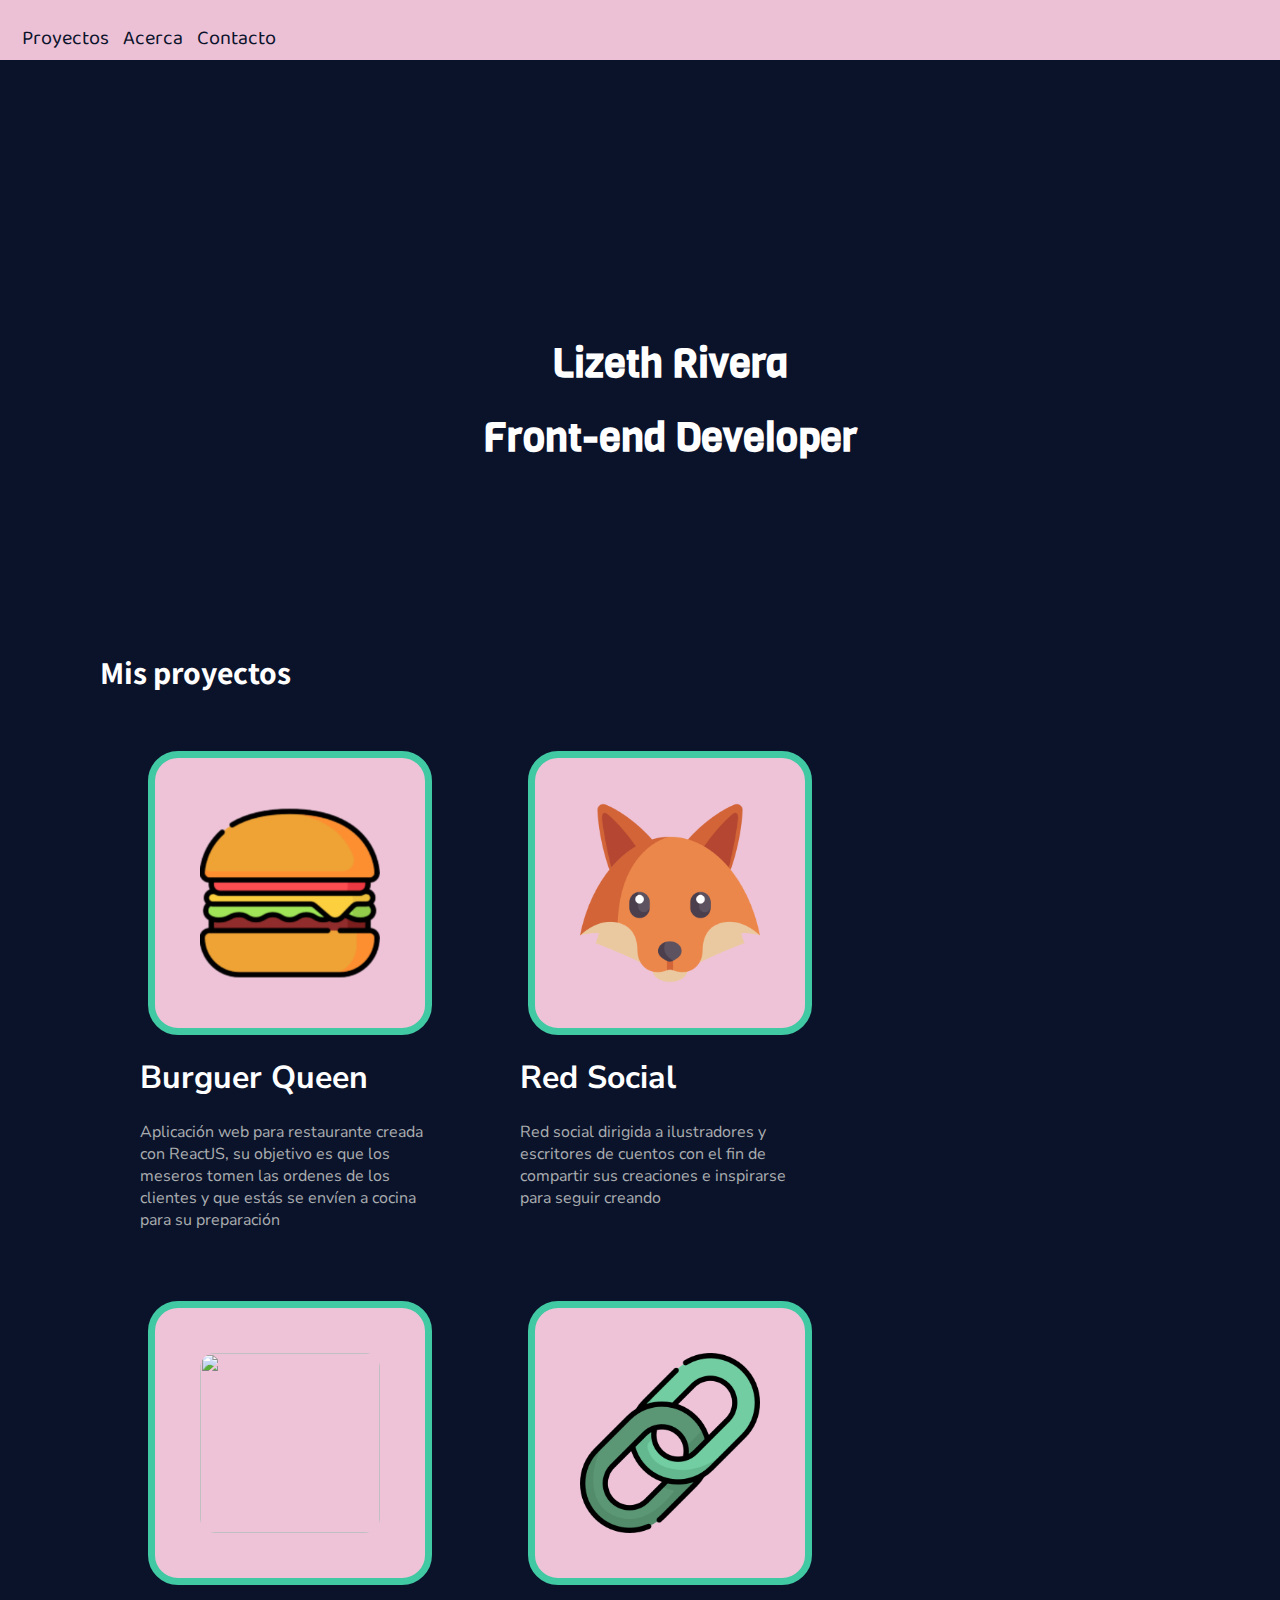
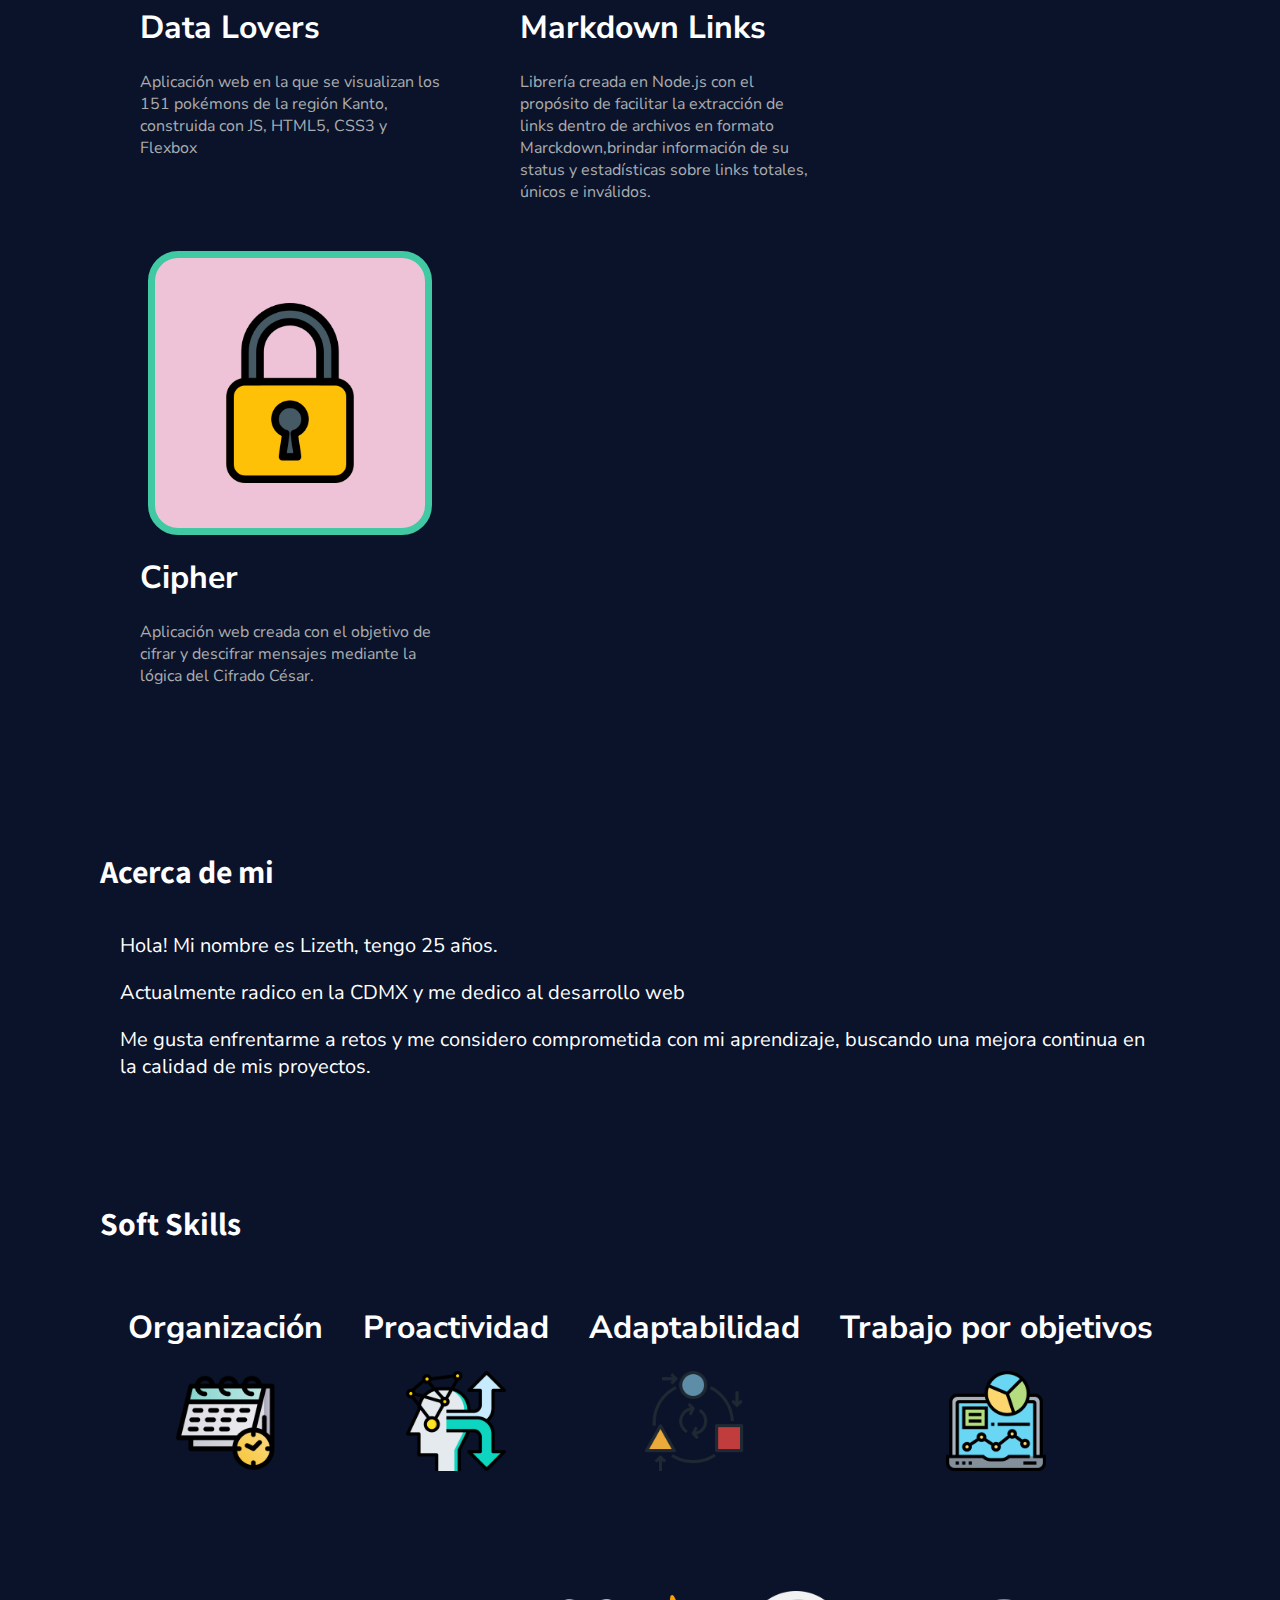
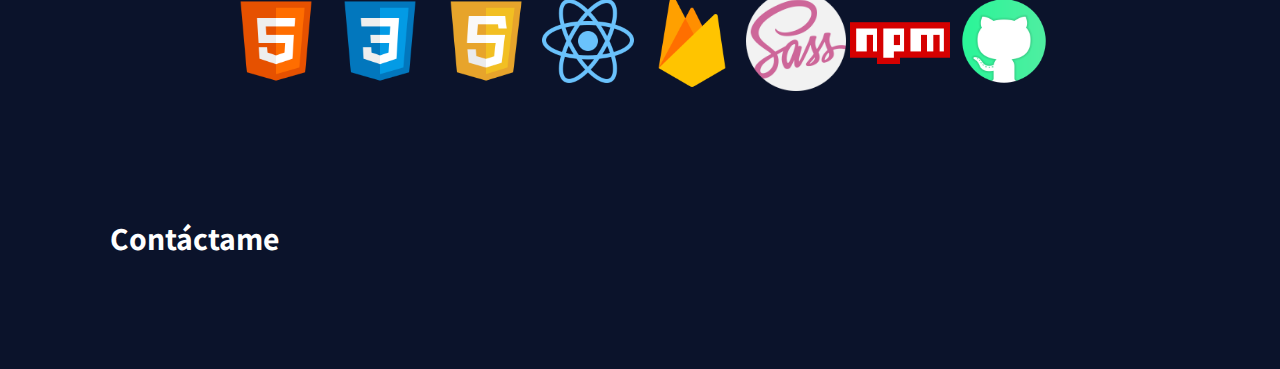
==== src/index.html @ ff5035e3 "Update links" ====
<html lang="en">

<head>
    <meta charset="UTF-8">
    <meta name="viewport" content="width=device-width, initial-scale=1.0">
    <title>Lizeth Rivera-Front-end Developer</title>
    <link rel="stylesheet" href="styles.css">
    <script src="https://kit.fontawesome.com/90e469c395.js" crossorigin="anonymous"></script>
    <link href="https://fonts.googleapis.com/css2?family=Baloo+2:wght@600&display=swap" rel="stylesheet">
    <link href="https://fonts.googleapis.com/css2?family=Nunito+Sans:wght@300&display=swap" rel="stylesheet">
    <link href="https://fonts.googleapis.com/css2?family=Assistant:wght@700&display=swap" rel="stylesheet">
    <link href="https://fonts.googleapis.com/css2?family=Viga&display=swap" rel="stylesheet">
    <link href="https://fonts.googleapis.com/css2?family=Bungee+Shade&display=swap" rel="stylesheet">
    <link href="https://fonts.googleapis.com/css2?family=Denk+One&display=swap" rel="stylesheet">
</head>

<body>
    <header class="container-header">

        <div class="networks">
            <a href="#work" class="about">Proyectos</a>
            <a href="#about" class="about">Acerca</a>
            <a href="#contact" class="about">Contacto</a>

        </div>
    </header>


    <div class="introduction">
        <!-- <img class="image-introduction" src="../images/image-introduction.jpg" alt=""> -->

        <!-- <a href="https://www.freepik.es/fotos-vectores-gratis/fondo">Vector de Fondo creado por freepik -
            www.freepik.es</a> -->
        <div class="container-lines">
            <!-- <img src="images/PicsArt_07-20-04.37.44.jpg" alt="LizetR" class="image"> -->
            <h1 class="name">Lizeth Rivera</h1>
            <h1>Front-end Developer</h1>
        </div>
    </div>

    <section id="work">
        <h1 class="title">Mis proyectos</h1>
        <div class="container-allwork">
            <div class="container-work">
                <figure>

                    <div class="container-project">
                        <a href="https://burguerqueen-f6391.web.app/" target="_blank"><img src="images/queen.png"
                                width="1200" /></a>
                    </div>
                    <div class="project-description">
                        <h1> Burguer Queen</h1>
                        <p>Aplicación web para restaurante creada con ReactJS, su objetivo es que los meseros tomen las
                            ordenes de los
                            clientes y que estás se envíen a cocina para su preparación</p>
                        <a href="https://github.com/LizethRivera04/CDMX009-BurgerQueen" title="Burguer Queen-GitHub"
                            target="_blank"><i class="fas fa-code"></i></a>

                        <a href="https://burguerqueen-f6391.web.app/" title="Burguer Queen-Website" target="_blank"><i
                                class="fas fa-globe-americas website"></i></a>
                    </div>
                </figure>

                <figure>

                    <div class="container-project">
                        <a href="https://socialnetwork-15a5f.web.app" target="_blank"><img src="images/fox.png"
                                width="1200" /></a>
                    </div>
                    <div class="project-description">
                        <h1> Red Social</h1>
                        <p>Red social dirigida a ilustradores y escritores de cuentos con el fin de compartir sus
                            creaciones e inspirarse para seguir creando</p>
                        <a href="https://github.com/LizethRivera04/CDMX009-Social-Network" title="Red Social-GitHub"
                            target="_blank"><i class="fas fa-code"></i></a>
                        <a href="https://socialnetwork-15a5f.web.app" title="Red Social-WebSite" target="_blank"><i
                                class="fas fa-globe-americas website"></i></a>
                    </div>
                </figure>

                <figure>
                    <div class="container-project">
                        <a href="https://lizethrivera04.github.io/CDMX009-Data-Lovers/" target="_blank"><img
                                class="img-poke" src="https://assets.pokemon.com/assets/cms2/img/pokedex/detail/001.png"
                                width="1280" /></a>
                        <!-- <a href="https://lizethrivera04.github.io/CDMX009-Data-Lovers/" target="_blank"><img
                                src="https://i.gyazo.com/8e56fc35030e617d359d046a97c9596f.gif" alt="Image from Gyazo"
                                width="1280" /></a> -->
                    </div>
                    <div class="project-description">
                        <h1> Data Lovers</h1>
                        <p>Aplicación web en la que se visualizan los 151 pokémons de la región Kanto, construida
                            con
                            JS, HTML5, CSS3 y Flexbox</p>
                        <a href="https://github.com/LizethRivera04/CDMX009-Data-Lovers" title="DataLovers-GitHub"
                            target="_blank"><i class="fas fa-code"></i></a>
                        <a href="https://lizethrivera04.github.io/CDMX009-Data-Lovers/" title="DataLovers-WebSite"
                            target="_blank"><i class="fas fa-globe-americas website"></i></a>

                    </div>
                </figure>

                <figure>

                    <div class="container-project">
                        <a href="https://github.com/LizethRivera04/CDMX009-MdLinks" target="_blank"><img
                                src="images/link.png" width="1200" /></a>
                    </div>
                    <div class="project-description">
                        <h1> Markdown Links</h1>
                        <p>Librería creada en Node.js con el propósito de facilitar la extracción de links dentro de
                            archivos en formato Marckdown,brindar información de su status y estadísticas
                            sobre links totales, únicos e inválidos.</p>
                        <a href="https://github.com/LizethRivera04/CDMX009-MdLinks" title="Red Social-GitHub"
                            target="_blank"><i class="fas fa-code"></i></a>
                    </div>
                </figure>

                <figure>

                    <div class="container-project">
                        <a href="https://lizethrivera04.github.io/CDMX009-cipher/" target="_blank"><img
                                src="images/lock.png" width="1200" /></a>
                    </div>
                    <div class="project-description">
                        <h1> Cipher</h1>
                        <p>Aplicación web creada con el objetivo de cifrar y descifrar mensajes mediante la lógica del
                            Cifrado César.</p>
                        <a href="https://github.com/LizethRivera04/CDMX009-cipher" title="Red Social-GitHub"
                            target="_blank"><i class="fas fa-code"></i></a>
                        <a href="https://lizethrivera04.github.io/CDMX009-cipher/" title="Cipher-WebSite"
                            target="_blank"><i class="fas fa-globe-americas website"></i></a>
                    </div>
                </figure>

            </div>
        </div>

    </section>


    <section id="about">
        <h1 class="title">Acerca de mi</h1>
        <div class="container-about">
            <p>Hola! Mi nombre es Lizeth, tengo 25 años.</p>
            <p>Actualmente radico en la CDMX y me dedico al desarrollo web</p>
            <p>Me gusta enfrentarme a retos y me considero comprometida con mi aprendizaje, buscando una mejora continua
                en
                la calidad de mis proyectos.</p>
        </div>

    </section>

    <section class="soft-skills">
        <h1 class="title ">Soft Skills</h1>
        <div class="container-skills">
            <div class="skill">
                <h1>Organización</h1>
                <img src="images/organitation.png" class="icons-skills"></img>
            </div>
            <div class="skill">
                <h1>Proactividad </h1>
                <img src="images/proactivity.png" class="icons-skills"></img>
            </div>
            <div class="skill">
                <h1>Adaptabilidad </h1>
                <img src="images/adaptation.png" class="icons-skills"></img>
            </div>
            <div class="skill">
                <h1>Trabajo por objetivos </h1>
                <img src="images/results.png" class="icons-skills"></img>
            </div>
        </div>


    </section>

    <section class="icons-tech">
        <div>
            <img src="images/html5.png" alt="html">
            <img src="images/css3.png" alt="html">
            <img src="images/javascript.png" alt="html">
            <img src="images/react.png" alt="html">
            <img src="images/firebase.png" alt="html">
            <img src="images/sass.png" alt="html">
            <img src="images/npm.png" alt="html">
            <img src="images/github.png" alt="html">
        </div>

    </section>

    <section id="contact">
        <h1 class="title contact-me">Contáctame</h1>
        <div class="container-contact">
            <a href="https://www.linkedin.com/in/lizeth-rivera-s%C3%A1nchez-b0bbb5181/" title="LinkedIn"
                target="_blank"><i class="fab fa-linkedin-in"></i></a>
            <a href="https://github.com/LizethRivera04" title="GitHub" target="_blank"><i
                    class="fab fa-github-alt"></i></a>
            <a href="pdfs/CV_LIZETH_RIVERA.pdf" download="CV-Lizeth Rivera 2020" title=" Descargar CV PDF"
                target="_blank"><i class="far fa-file-pdf"></i></a>
        </div>
    </section>

</body>

</html>
---- src/styles.css ----
body{
    background-color: #0B132B;
    font-family: 'Nunito Sans', sans-serif;
    margin: 0;
    width: 100vw;
    color: #FFFFFF;
}
header{

    width: 100%;
    height: 60px;
    font-family: 'Baloo 2', cursive;
     /* background: linear-gradient(#FC6471 10%,#FF7477 40%,#EB9486);  */
    /* background-color: #c77dff;  */
    /* background-color:#FF7477 ; */
    background-color: #ecc1d6;
    color: #0B132B;
    
}
.container-header{
    display: flex;
   justify-content: start;
}

.networks{
    margin: 5px;
    padding: 10px;
    display: flex;
    justify-content: center;
}
.networks a{
    font-size: 20px;
    margin: 7px;
    text-decoration: none;
    text-align: center;
    color: #0B132B;

}
.introduction{
    margin-top: 50px;
    height: 500px;
    font-family: 'Assistant', sans-serif;
}
/* .image{
    width:200px;
    height:400px;
    border-radius:50px;
} */
.container-lines{
    height: 100%;
    display: grid;
    grid-template-rows: repeat(2,50%);
    text-align: center;
    /* font-family:'Bungee Shade', cursive; */
    /* font-family:'Denk One', sans-serif; */
    font-family:'Viga', sans-serif;
    /* color: #40c9a2; */
    padding-top: 40px;
    padding-left: 60px;
    
}
.container-lines h1{
    font-size: 40px;
    margin-top: 10px;
    margin-left: 40px;
    margin-right: 40px;
    margin-bottom: 10px;
}
.container-lines p{
    font-size: 30px;
    margin-top: 30px;
    margin-left: 40px;
    margin-right: 40px;
    margin-bottom: 10px;
    padding-right: 50px;
}
.name{
    align-self: end;
}
#about{
    margin: 0;
    padding-right: 0;
    padding-left: 0;
}
.container-about{
    font-size: 20px;
    padding: 0px 80px 0px 80px;
    margin: 40px;
}
section{
    margin: 20px;
    padding: 20px;
    
}
.title{
    font-family: 'Assistant', sans-serif;
    padding-left:70px;
    padding-right: 70px;
    margin-left: 30px;
    margin-right: 30px;
}
#work{
    margin: 0;
    padding-right: 0;
    padding-left: 0;
}
.container-allwork{
    padding: 20px 30px 50px 30px;
    margin: 20px 70px 20px 70px;
}

.container-work{
    display: grid;
    /* grid-template-columns: 1fr 1fr; */
      /* grid-template-columns: repeat(2,440px);  */
    grid-template-columns: repeat(auto-fit, minmax(300px,380px)); 
    grid-template-rows: 550px;
    

}
.container-project{
    width: 250px;
    height: 250px; 
    padding: 10px;
    display: flex;
    justify-content: center;
    align-items: center;
    align-self: center;
    justify-self: center;
    background-color: #eec3d8;
    border-color:#40c9a2 ;
    border-style: solid;
    border-width: 7px;
    border-radius: 30px;
    
}
.container-project img{
    align-self: center;
    justify-self: center;
    width: 180px;
    height: 180px;
    border-radius: 15px;
}

.website{
    margin: 10px;
}

.project-description{
    background-color: #0B132B;
}
.project-description p{
    color: #aaadaf;
}
.project-description i{
    color: #40c9a2;
}
/* .project-description h1{
    color: #eec3d8;
} */
.soft-skills{
    margin-right: 0;
    margin-left: 0;
    padding-right: 0;
    padding-left: 0;
}

.icons-skills{
   width: 100px;
}
.container-skills{
    display: flex;
    justify-content: center;
 
}
.skill{
    text-align: center;
    margin: 20px;
}
#contact{
    width: 100%;
    display: grid;
   justify-items:center;
   grid-gap: 50px;
}
.container-contact{
    width: 40%;
    display: grid;
   grid-template-columns: repeat(3, 1fr);
   grid-gap:10px;
   justify-items:center;

}

.container-contact i{
    font-size: 90px;
    color: #eec3d8;
}

.icons-tech{
    margin: 60px;
    display: flex;
    justify-content: center;
}

.contact-me{
    margin: 20px 0 20px 0 ;
    justify-self: start;
}
.icons-tech img{
width: 100px;

}
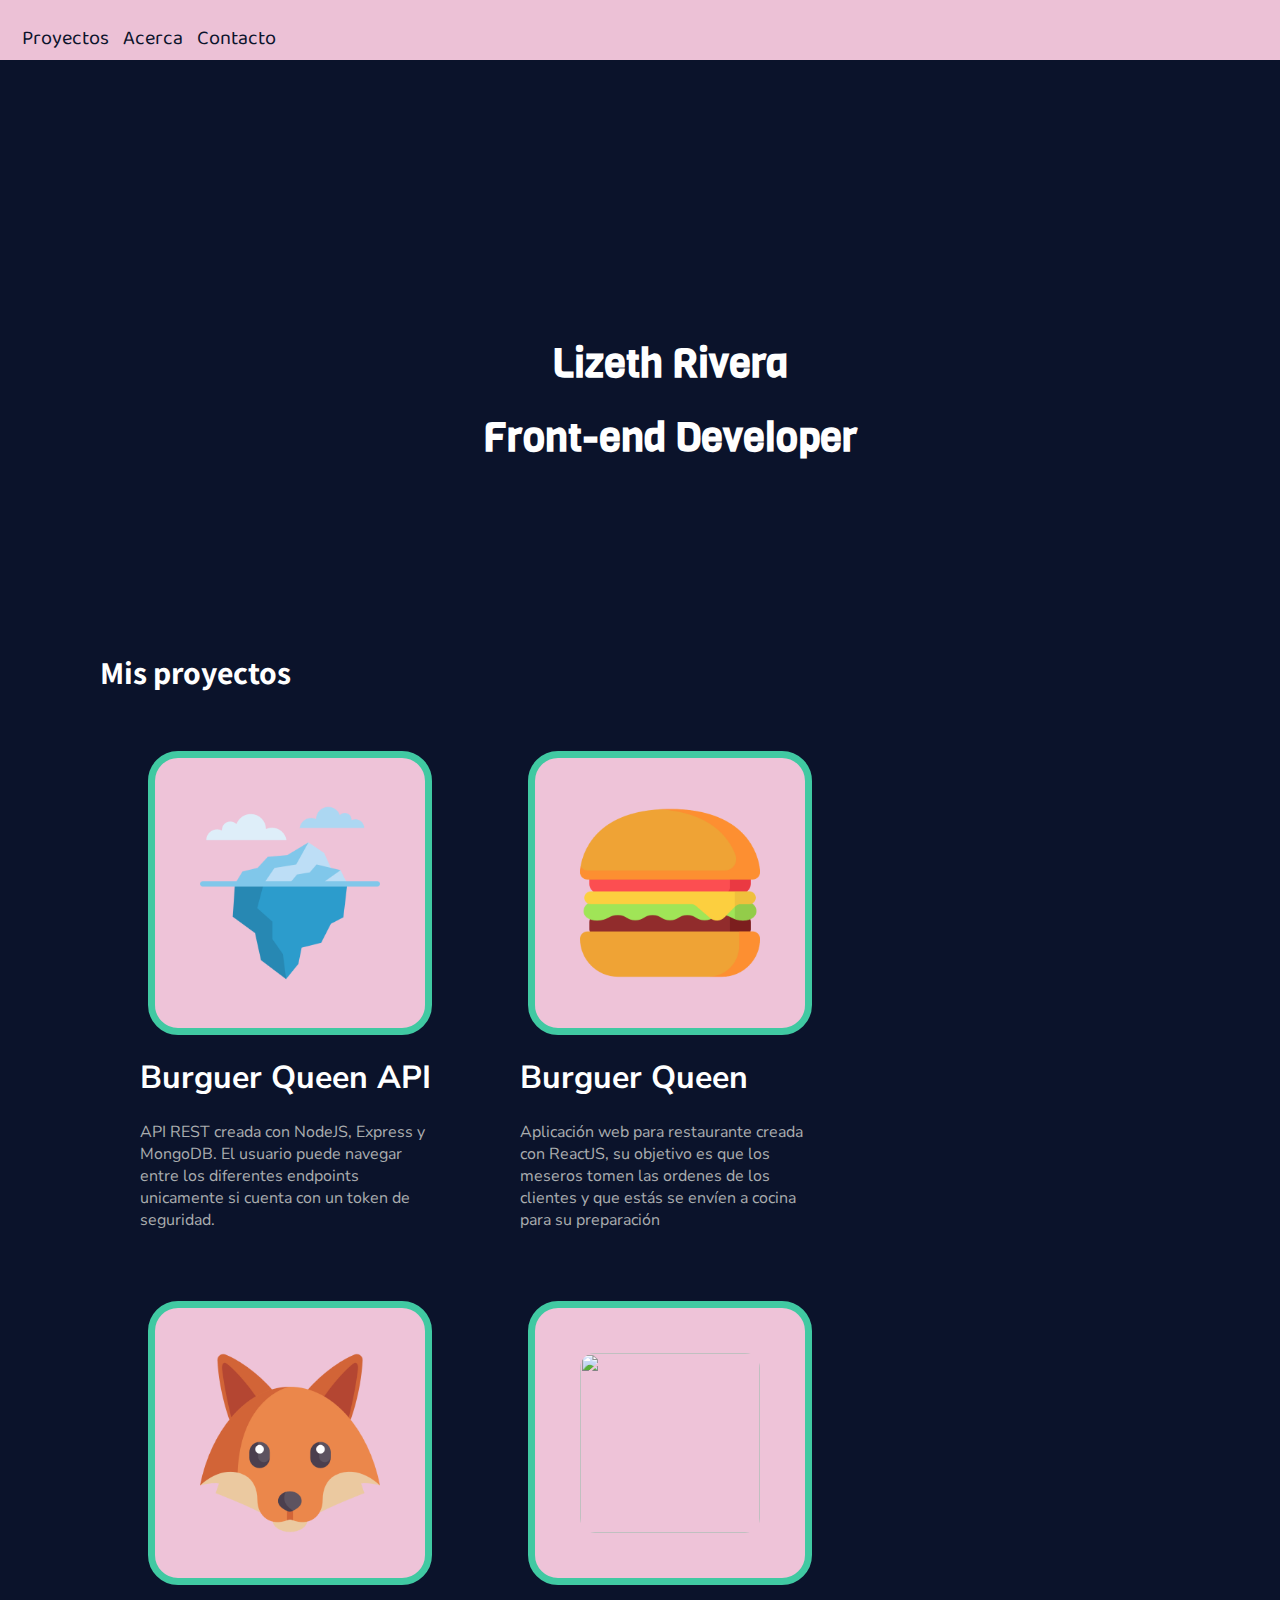
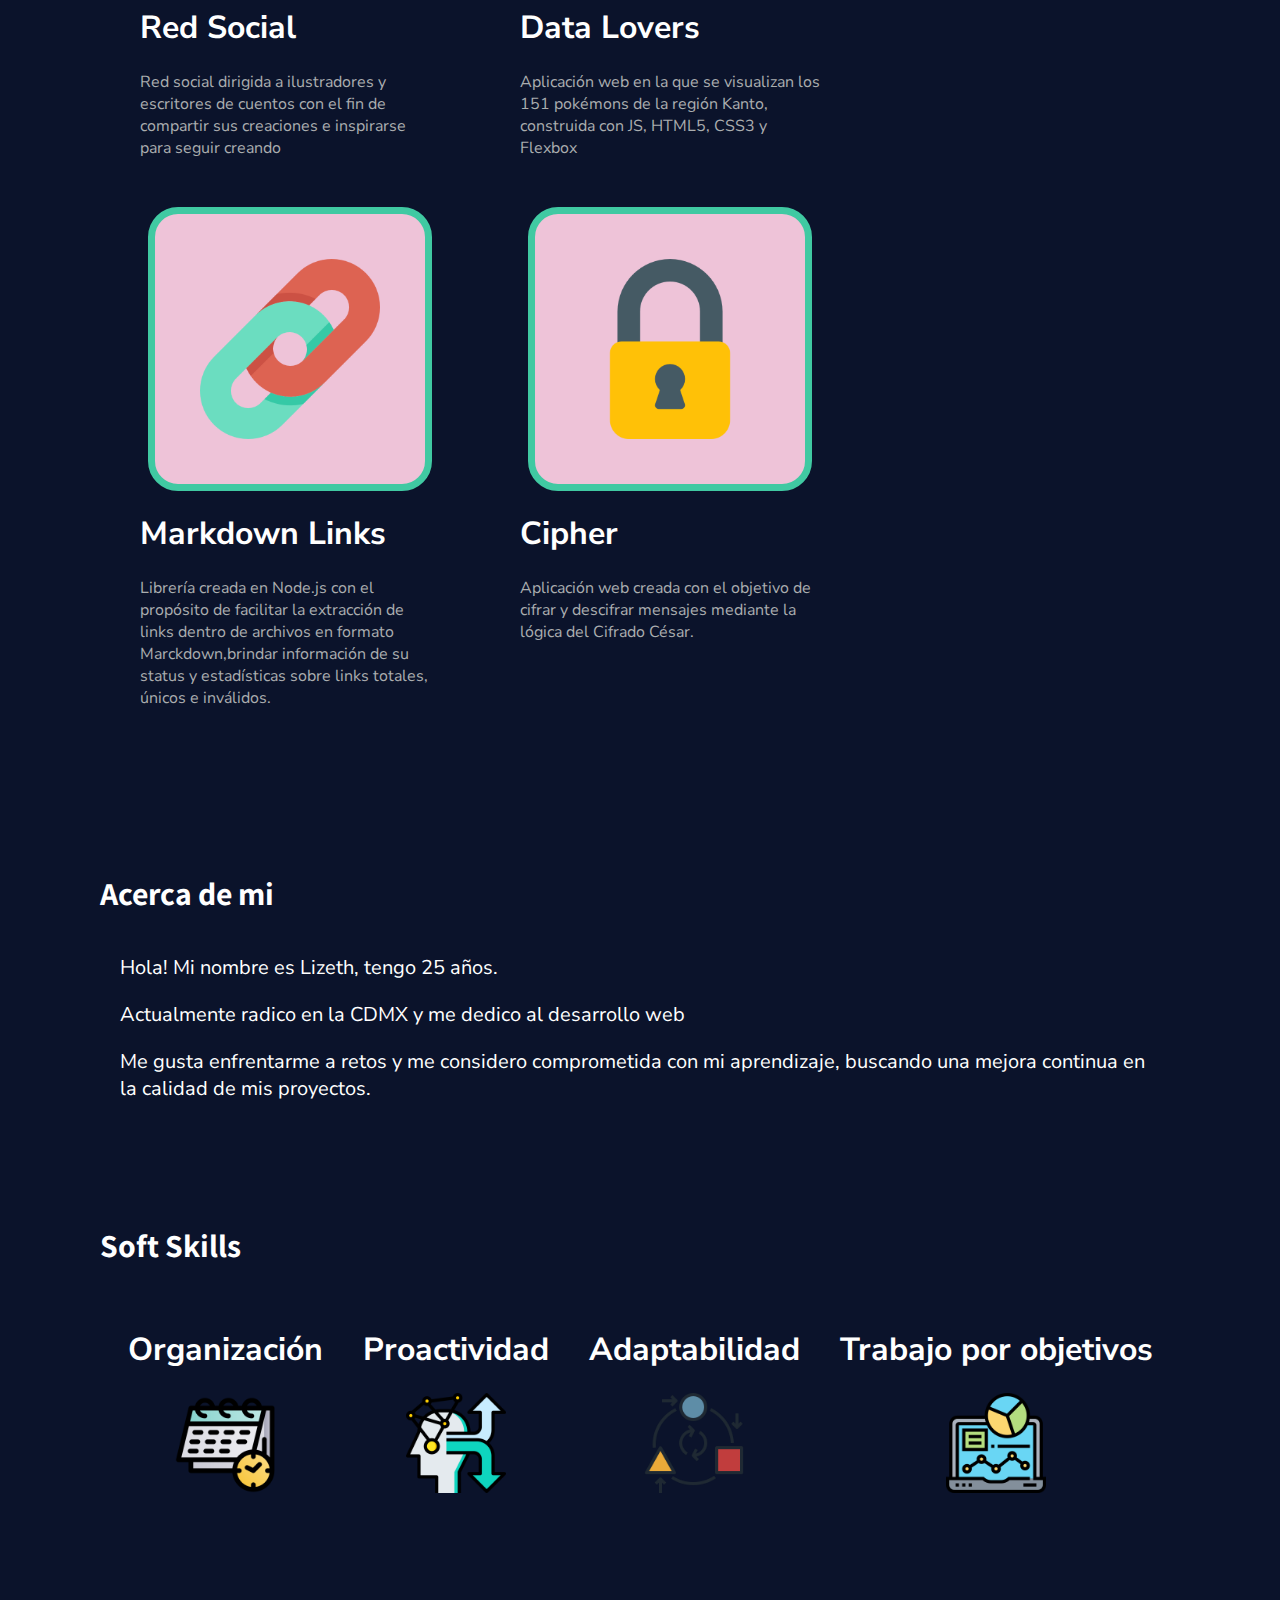
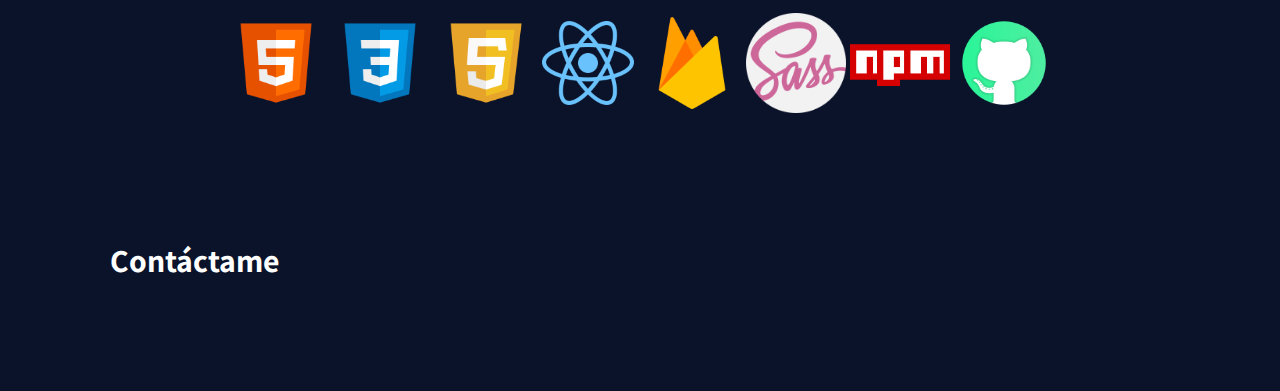
==== commit d032ebce: "Add BQ API, modification some images" ====
--- a/src/index.html
+++ b/src/index.html
@@ -42,6 +42,27 @@
         <h1 class="title">Mis proyectos</h1>
         <div class="container-allwork">
             <div class="container-work">
+
+
+                <figure>
+
+                    <div class="container-project">
+                        <a href="https://github.com/LizethRivera04/Burguer-Queen-API" target="_blank"><img
+                                src="images/iceberg.png" width="1200" /></a>
+                    </div>
+                    <div class="project-description">
+                        <h1> Burguer Queen API</h1>
+                        <p>API REST creada con NodeJS, Express y MongoDB. El usuario puede navegar
+                            entre los diferentes endpoints unicamente si cuenta con un token de seguridad.</p>
+                        <a href="https://github.com/LizethRivera04/Burguer-Queen-API" title="Burguer Queen API-GitHub"
+                            target="_blank"><i class="fas fa-code"></i></a>
+
+                        <a href="https://burguer-api.herokuapp.com/" title="Burguer Queen API-Website"
+                            target="_blank"><i class="fas fa-globe-americas website"></i></a>
+                    </div>
+                </figure>
+
+
                 <figure>
 
                     <div class="container-project">
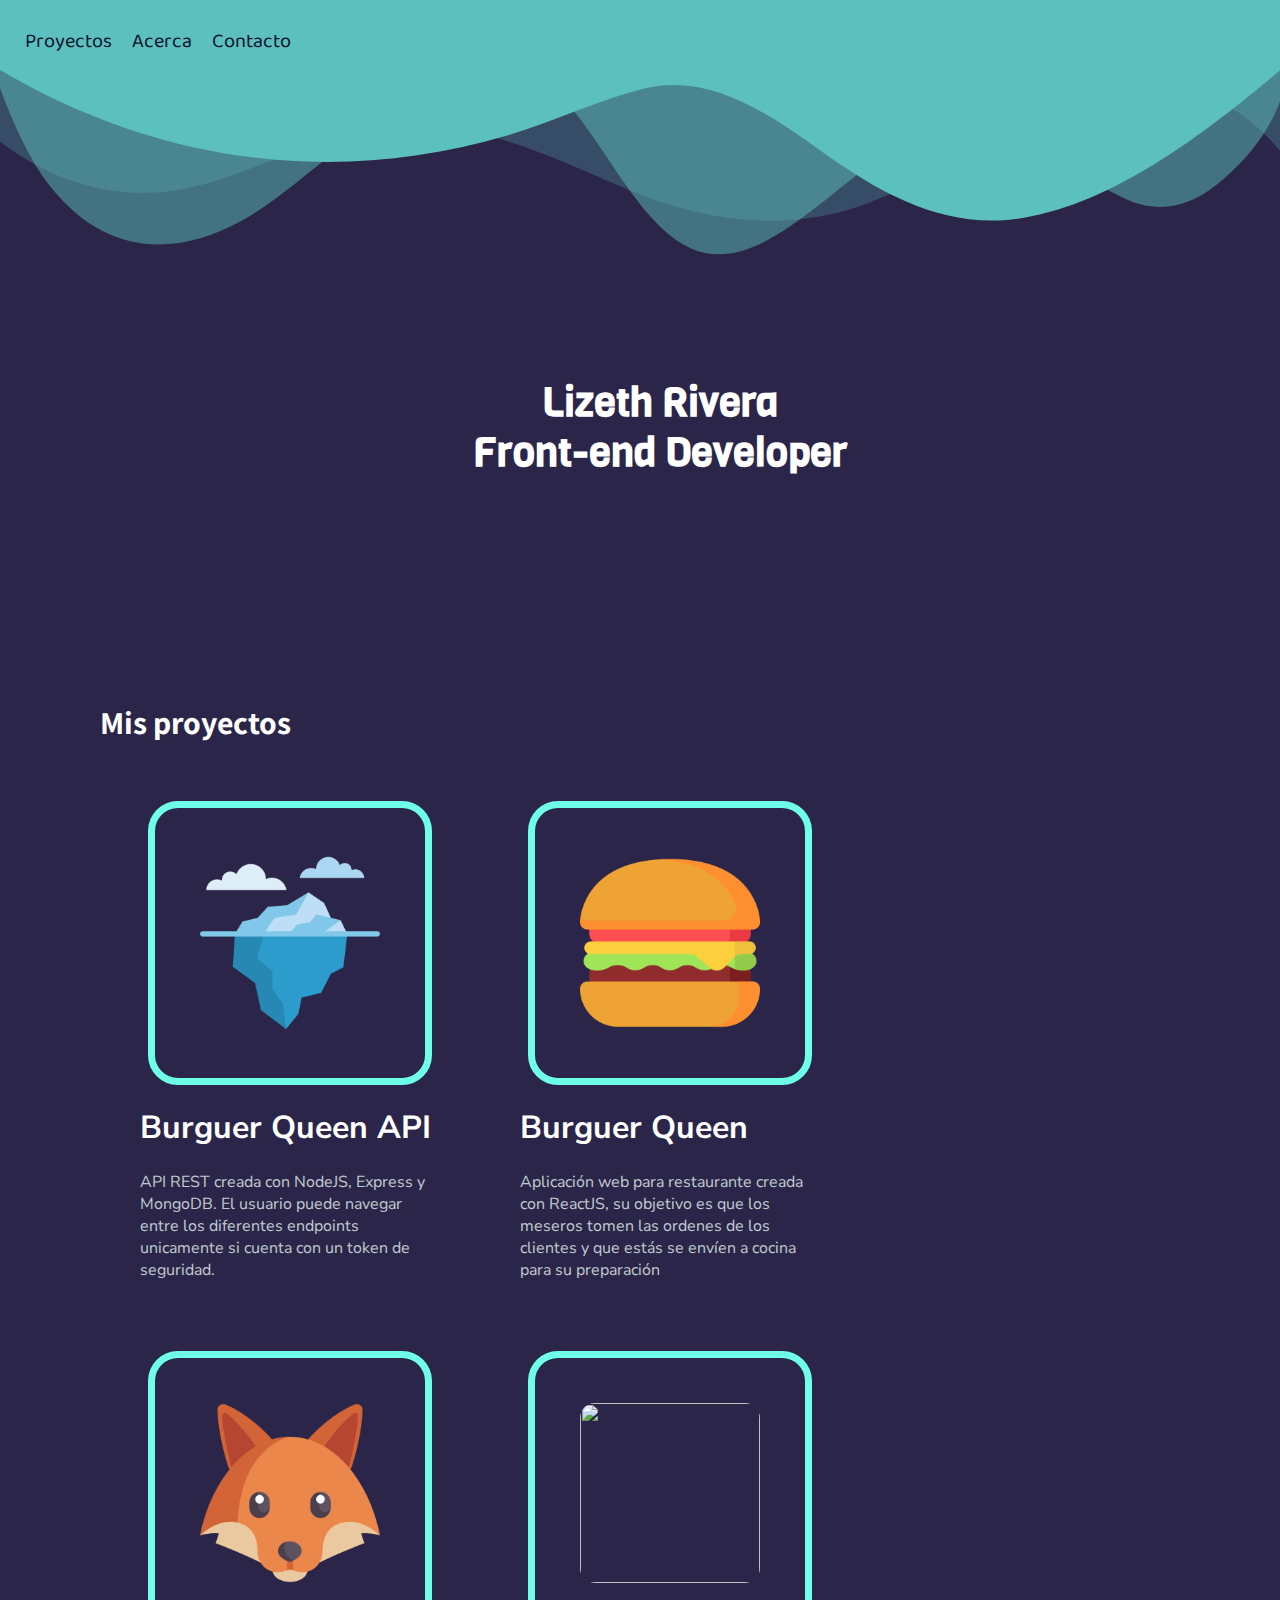
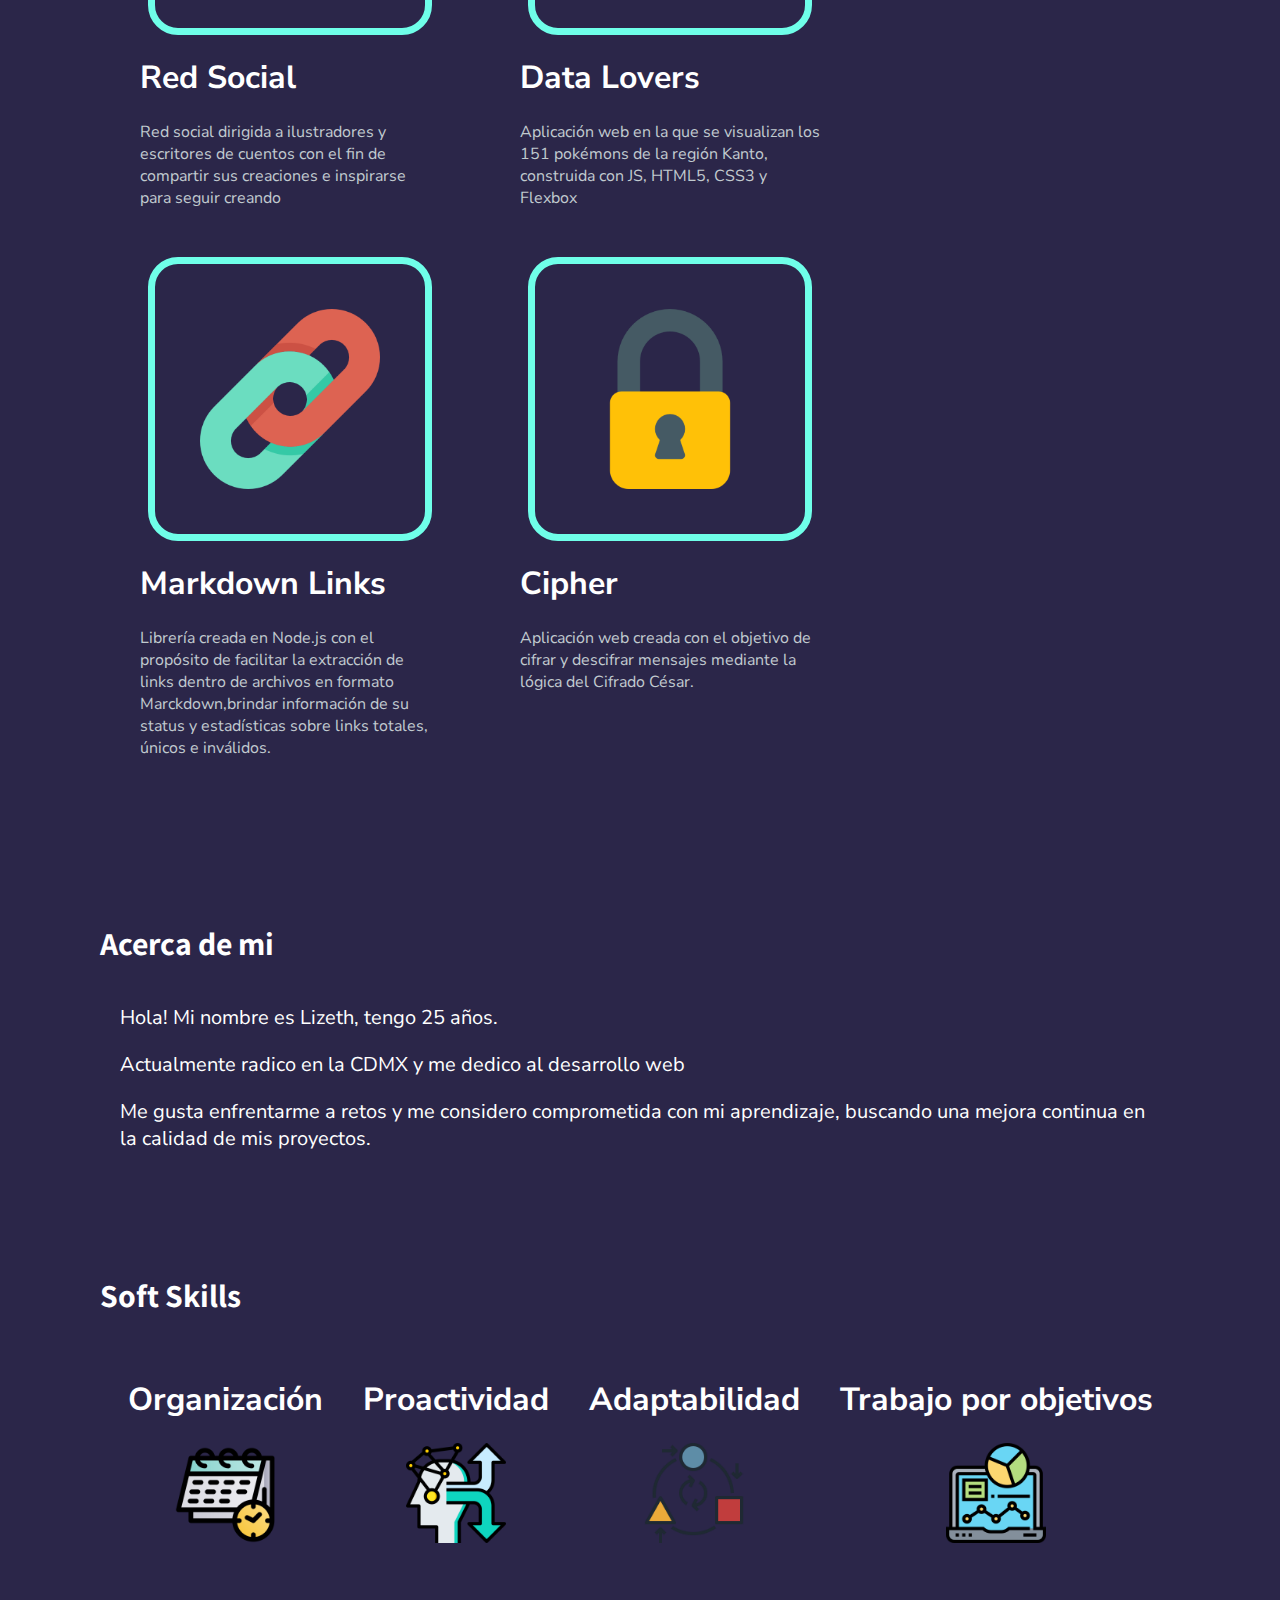
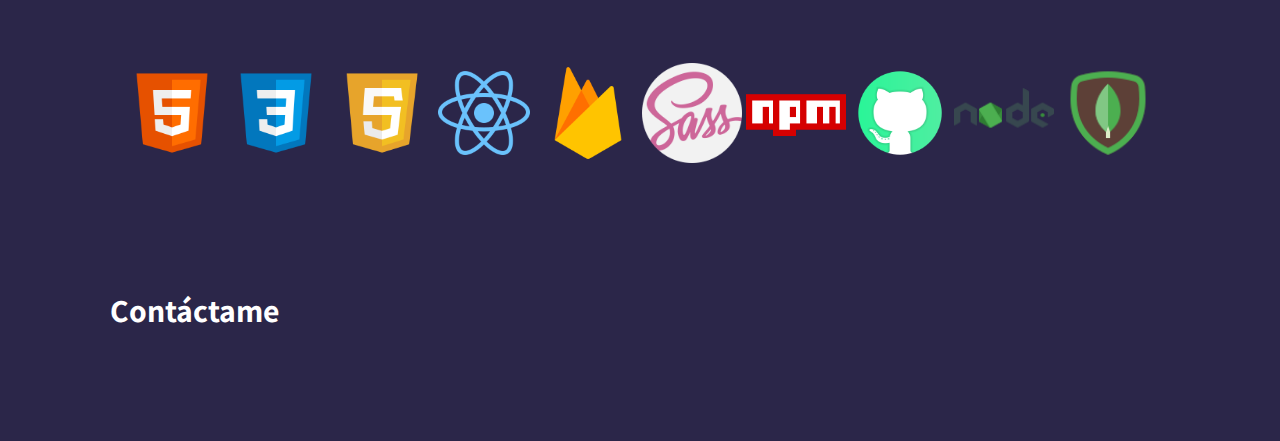
==== commit 9f5da88c: "Styles Improvement" ====
--- a/src/index.html
+++ b/src/index.html
@@ -12,30 +12,48 @@
     <link href="https://fonts.googleapis.com/css2?family=Viga&display=swap" rel="stylesheet">
     <link href="https://fonts.googleapis.com/css2?family=Bungee+Shade&display=swap" rel="stylesheet">
     <link href="https://fonts.googleapis.com/css2?family=Denk+One&display=swap" rel="stylesheet">
+    <link rel="stylesheet" href="https://cdnjs.cloudflare.com/ajax/libs/animate.css/4.1.1/animate.min.css" />
 </head>
 
 <body>
     <header class="container-header">
 
         <div class="networks">
-            <a href="#work" class="about">Proyectos</a>
-            <a href="#about" class="about">Acerca</a>
-            <a href="#contact" class="about">Contacto</a>
+            <a href="#work" class="about work">Proyectos</a>
+            <a href="#about" class="about ">Acerca</a>
+            <a href="#contact" class="about contact">Contacto</a>
 
         </div>
     </header>
 
 
-    <div class="introduction">
+    <div class=" introduction">
         <!-- <img class="image-introduction" src="../images/image-introduction.jpg" alt=""> -->
 
         <!-- <a href="https://www.freepik.es/fotos-vectores-gratis/fondo">Vector de Fondo creado por freepik -
             www.freepik.es</a> -->
-        <div class="container-lines">
-            <!-- <img src="images/PicsArt_07-20-04.37.44.jpg" alt="LizetR" class="image"> -->
-            <h1 class="name">Lizeth Rivera</h1>
-            <h1>Front-end Developer</h1>
-        </div>
+        <div class="custom-shape-divider-top-1600717554">
+            <svg data-name="Layer 1" xmlns="http://www.w3.org/2000/svg" viewBox="0 0 1200 120"
+                preserveAspectRatio="none">
+                <path
+                    d="M0,0V46.29c47.79,22.2,103.59,32.17,158,28,70.36-5.37,136.33-33.31,206.8-37.5C438.64,32.43,512.34,53.67,583,72.05c69.27,18,138.3,24.88,209.4,13.08,36.15-6,69.85-17.84,104.45-29.34C989.49,25,1113-14.29,1200,52.47V0Z"
+                    opacity=".25" class="shape-fill"></path>
+                <path
+                    d="M0,0V15.81C13,36.92,27.64,56.86,47.69,72.05,99.41,111.27,165,111,224.58,91.58c31.15-10.15,60.09-26.07,89.67-39.8,40.92-19,84.73-46,130.83-49.67,36.26-2.85,70.9,9.42,98.6,31.56,31.77,25.39,62.32,62,103.63,73,40.44,10.79,81.35-6.69,119.13-24.28s75.16-39,116.92-43.05c59.73-5.85,113.28,22.88,168.9,38.84,30.2,8.66,59,6.17,87.09-7.5,22.43-10.89,48-26.93,60.65-49.24V0Z"
+                    opacity=".5" class="shape-fill"></path>
+                <path
+                    d="M0,0V5.63C149.93,59,314.09,71.32,475.83,42.57c43-7.64,84.23-20.12,127.61-26.46,59-8.63,112.48,12.24,165.56,35.4C827.93,77.22,886,95.24,951.2,90c86.53-7,172.46-45.71,248.8-84.81V0Z"
+                    class="shape-fill"></path>
+            </svg>
+
+            <div class="container-lines">
+                <!-- <img src="images/PicsArt_07-20-04.37.44.jpg" alt="LizetR" class="image"> -->
+                <h1 class="name animate__animated animate__bounceInDown">Lizeth Rivera</h1>
+                <h1>Front-end Developer</h1>
+            </div>
+        </div>
+
+
     </div>
 
     <section id="work">
@@ -71,7 +89,8 @@
                     </div>
                     <div class="project-description">
                         <h1> Burguer Queen</h1>
-                        <p>Aplicación web para restaurante creada con ReactJS, su objetivo es que los meseros tomen las
+                        <p>Aplicación web para restaurante creada con ReactJS, su objetivo es que los meseros tomen
+                            las
                             ordenes de los
                             clientes y que estás se envíen a cocina para su preparación</p>
                         <a href="https://github.com/LizethRivera04/CDMX009-BurgerQueen" title="Burguer Queen-GitHub"
@@ -145,7 +164,8 @@
                     </div>
                     <div class="project-description">
                         <h1> Cipher</h1>
-                        <p>Aplicación web creada con el objetivo de cifrar y descifrar mensajes mediante la lógica del
+                        <p>Aplicación web creada con el objetivo de cifrar y descifrar mensajes mediante la lógica
+                            del
                             Cifrado César.</p>
                         <a href="https://github.com/LizethRivera04/CDMX009-cipher" title="Red Social-GitHub"
                             target="_blank"><i class="fas fa-code"></i></a>
@@ -165,7 +185,8 @@
         <div class="container-about">
             <p>Hola! Mi nombre es Lizeth, tengo 25 años.</p>
             <p>Actualmente radico en la CDMX y me dedico al desarrollo web</p>
-            <p>Me gusta enfrentarme a retos y me considero comprometida con mi aprendizaje, buscando una mejora continua
+            <p>Me gusta enfrentarme a retos y me considero comprometida con mi aprendizaje, buscando una mejora
+                continua
                 en
                 la calidad de mis proyectos.</p>
         </div>
@@ -199,13 +220,15 @@
     <section class="icons-tech">
         <div>
             <img src="images/html5.png" alt="html">
-            <img src="images/css3.png" alt="html">
-            <img src="images/javascript.png" alt="html">
-            <img src="images/react.png" alt="html">
-            <img src="images/firebase.png" alt="html">
-            <img src="images/sass.png" alt="html">
-            <img src="images/npm.png" alt="html">
-            <img src="images/github.png" alt="html">
+            <img src="images/css3.png" alt="css">
+            <img src="images/javascript.png" alt="javascript">
+            <img src="images/react.png" alt="react">
+            <img src="images/firebase.png" alt="firebase">
+            <img src="images/sass.png" alt="sass">
+            <img src="images/npm.png" alt="npm">
+            <img src="images/github.png" alt="github">
+            <img src="images/nodejs.png" alt="node">
+            <img src="images/mongodb.png" alt="mongodb">
         </div>
 
     </section>
@@ -217,7 +240,7 @@
                 target="_blank"><i class="fab fa-linkedin-in"></i></a>
             <a href="https://github.com/LizethRivera04" title="GitHub" target="_blank"><i
                     class="fab fa-github-alt"></i></a>
-            <a href="pdfs/CV_LIZETH_RIVERA.pdf" download="CV-Lizeth Rivera 2020" title=" Descargar CV PDF"
+            <a href="pdfs/Lizeth Rivera CV-2020.pdf" download="CV-Lizeth Rivera 2020" title=" Descargar CV PDF"
                 target="_blank"><i class="far fa-file-pdf"></i></a>
         </div>
     </section>
--- a/src/styles.css
+++ b/src/styles.css
@@ -1,22 +1,40 @@
 body{
-    background-color: #0B132B;
+    background-color: #2b2649;
     font-family: 'Nunito Sans', sans-serif;
     margin: 0;
-    width: 100vw;
+    
     color: #FFFFFF;
 }
 header{
-
-    width: 100%;
+    
     height: 60px;
     font-family: 'Baloo 2', cursive;
      /* background: linear-gradient(#FC6471 10%,#FF7477 40%,#EB9486);  */
     /* background-color: #c77dff;  */
     /* background-color:#FF7477 ; */
-    background-color: #ecc1d6;
-    color: #0B132B;
-    
-}
+    background-color: #5BC0BE;
+    color: #1D3354;
+    
+}
+
+.custom-shape-divider-top-1600717554 {
+    top: 0;
+    left: 0;
+    overflow: hidden;
+    line-height: 0;
+}
+
+.custom-shape-divider-top-1600717554 svg {
+    position: relative;
+    display: block;
+    width: calc(100% + 1.3px);
+    height: 212px;
+}
+
+.shape-fill {
+    fill: #5BC0BE;
+}
+
 .container-header{
     display: flex;
    justify-content: start;
@@ -27,18 +45,28 @@
     padding: 10px;
     display: flex;
     justify-content: center;
+    overflow:hidden;
 }
 .networks a{
     font-size: 20px;
-    margin: 7px;
+    margin: 10px;
     text-decoration: none;
     text-align: center;
     color: #0B132B;
-
-}
+    background-image: linear-gradient(currentColor, currentColor);
+    background-position: 0% 100%;
+    background-repeat: no-repeat;
+    background-size: 0% 2px;
+    transition: background-size .5s;
+
+}
+.networks a:hover, a:focus{
+    background-size: 100% 2px;
+}
+
 .introduction{
-    margin-top: 50px;
-    height: 500px;
+    /* margin-top: 50px; */
+    height: 600px;
     font-family: 'Assistant', sans-serif;
 }
 /* .image{
@@ -47,7 +75,7 @@
     border-radius:50px;
 } */
 .container-lines{
-    height: 100%;
+    height: 50%;
     display: grid;
     grid-template-rows: repeat(2,50%);
     text-align: center;
@@ -55,16 +83,15 @@
     /* font-family:'Denk One', sans-serif; */
     font-family:'Viga', sans-serif;
     /* color: #40c9a2; */
-    padding-top: 40px;
-    padding-left: 60px;
+    padding-left: 40px;
     
 }
 .container-lines h1{
     font-size: 40px;
-    margin-top: 10px;
+    margin-top: 30px;
     margin-left: 40px;
     margin-right: 40px;
-    margin-bottom: 10px;
+    margin-bottom: 20px;
 }
 .container-lines p{
     font-size: 30px;
@@ -127,8 +154,8 @@
     align-items: center;
     align-self: center;
     justify-self: center;
-    background-color: #eec3d8;
-    border-color:#40c9a2 ;
+    /* background-color: #c6b0eb; */
+    border-color:#6FFFE9 ;
     border-style: solid;
     border-width: 7px;
     border-radius: 30px;
@@ -140,20 +167,26 @@
     width: 180px;
     height: 180px;
     border-radius: 15px;
+    overflow:hidden
+}
+.container-project:hover img {
+    -webkit-transform:scale(1.1);
+    transform:scale(1.1);
 }
 
 .website{
     margin: 10px;
 }
 
+
 .project-description{
-    background-color: #0B132B;
+    background-color: #2b2649;
 }
 .project-description p{
-    color: #aaadaf;
+    color: #c1cacf;
 }
 .project-description i{
-    color: #40c9a2;
+    color: #c1cacf;
 }
 /* .project-description h1{
     color: #eec3d8;
@@ -178,7 +211,7 @@
     margin: 20px;
 }
 #contact{
-    width: 100%;
+  
     display: grid;
    justify-items:center;
    grid-gap: 50px;
@@ -194,7 +227,7 @@
 
 .container-contact i{
     font-size: 90px;
-    color: #eec3d8;
+    color: #6FFFE9;
 }
 
 .icons-tech{
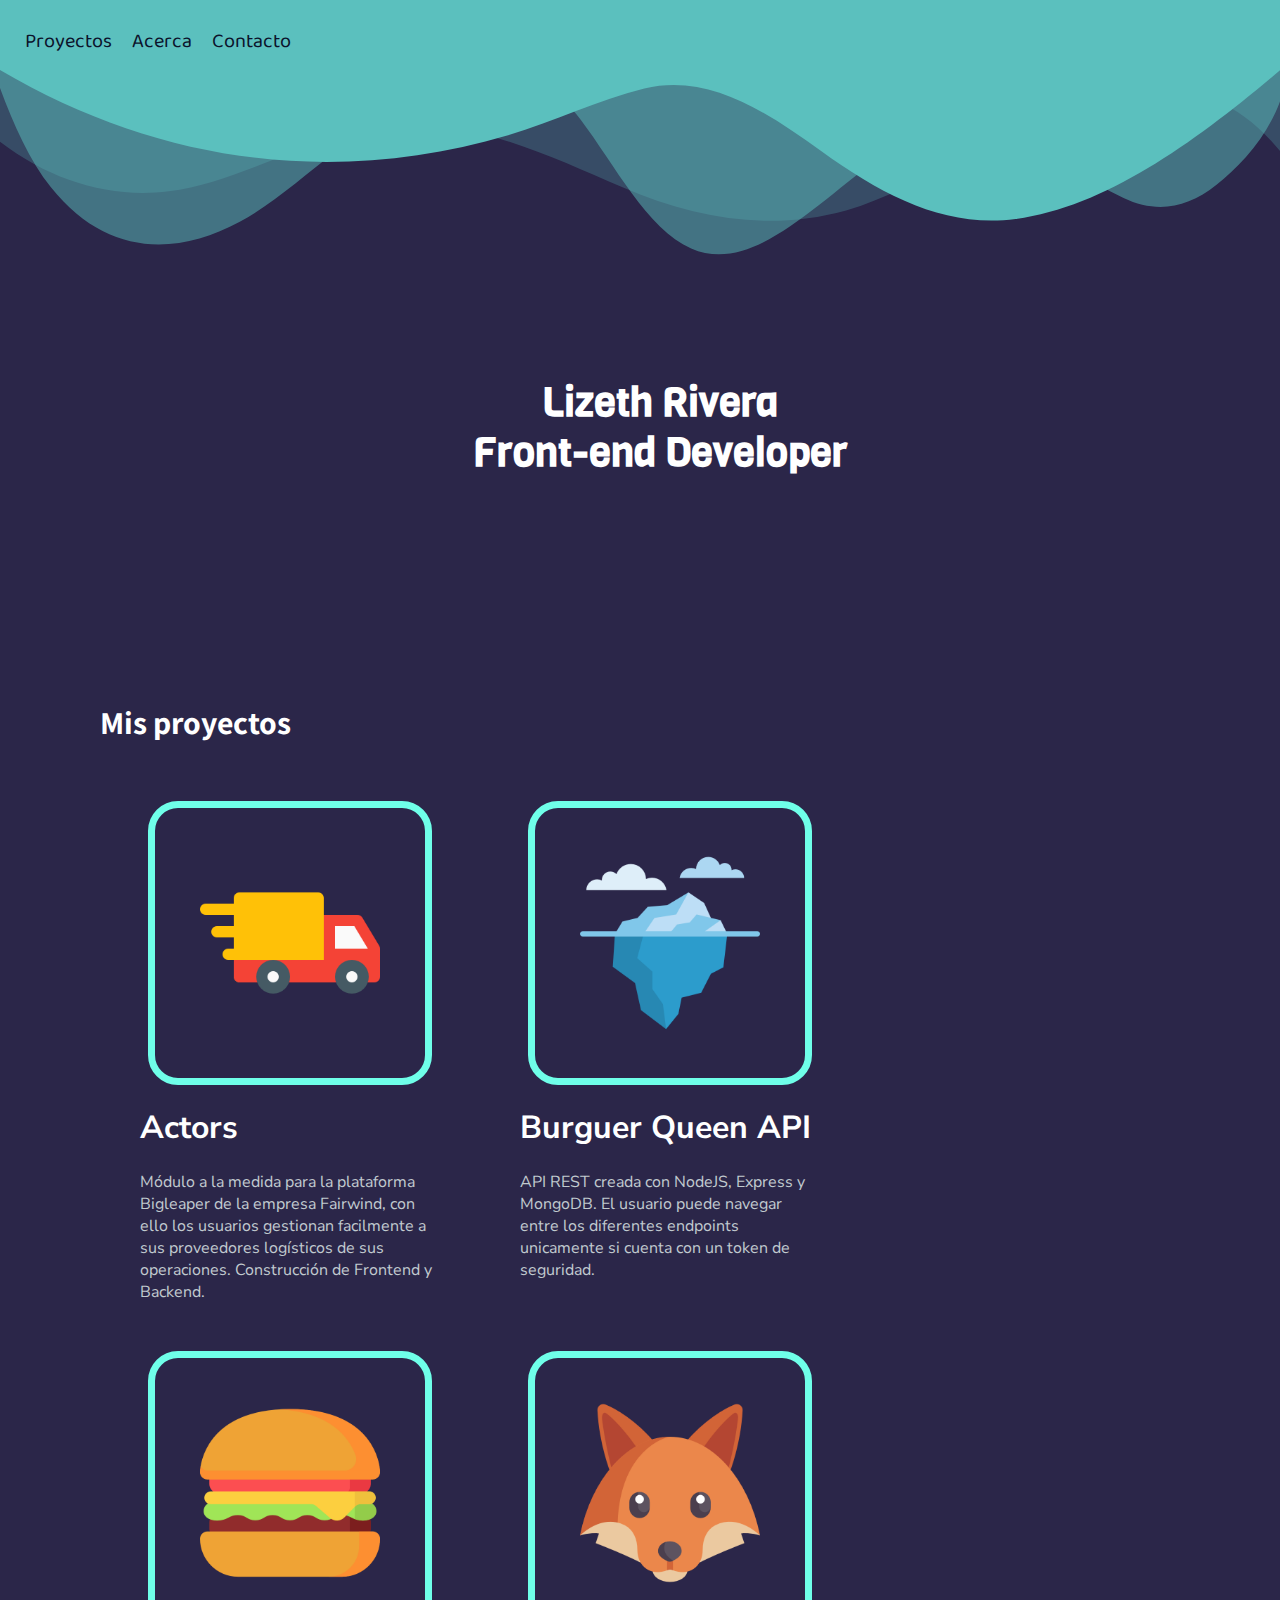
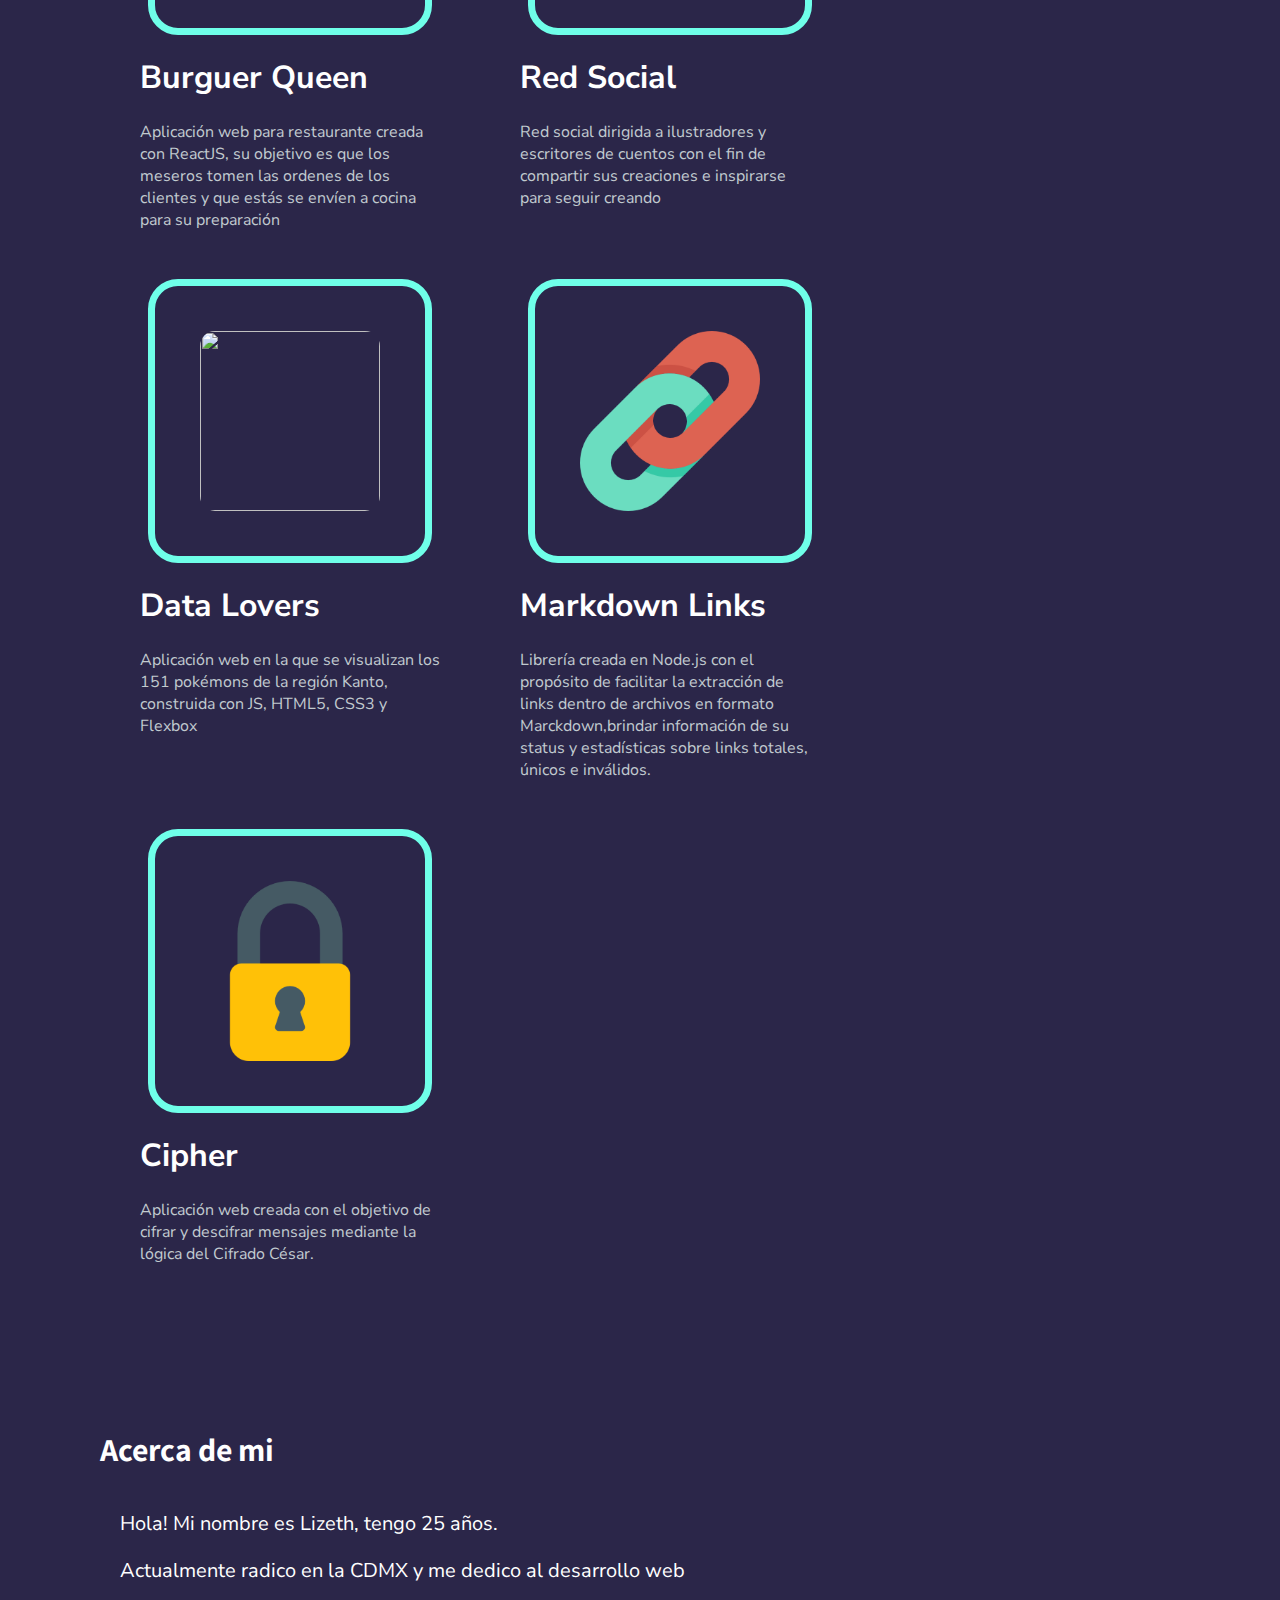
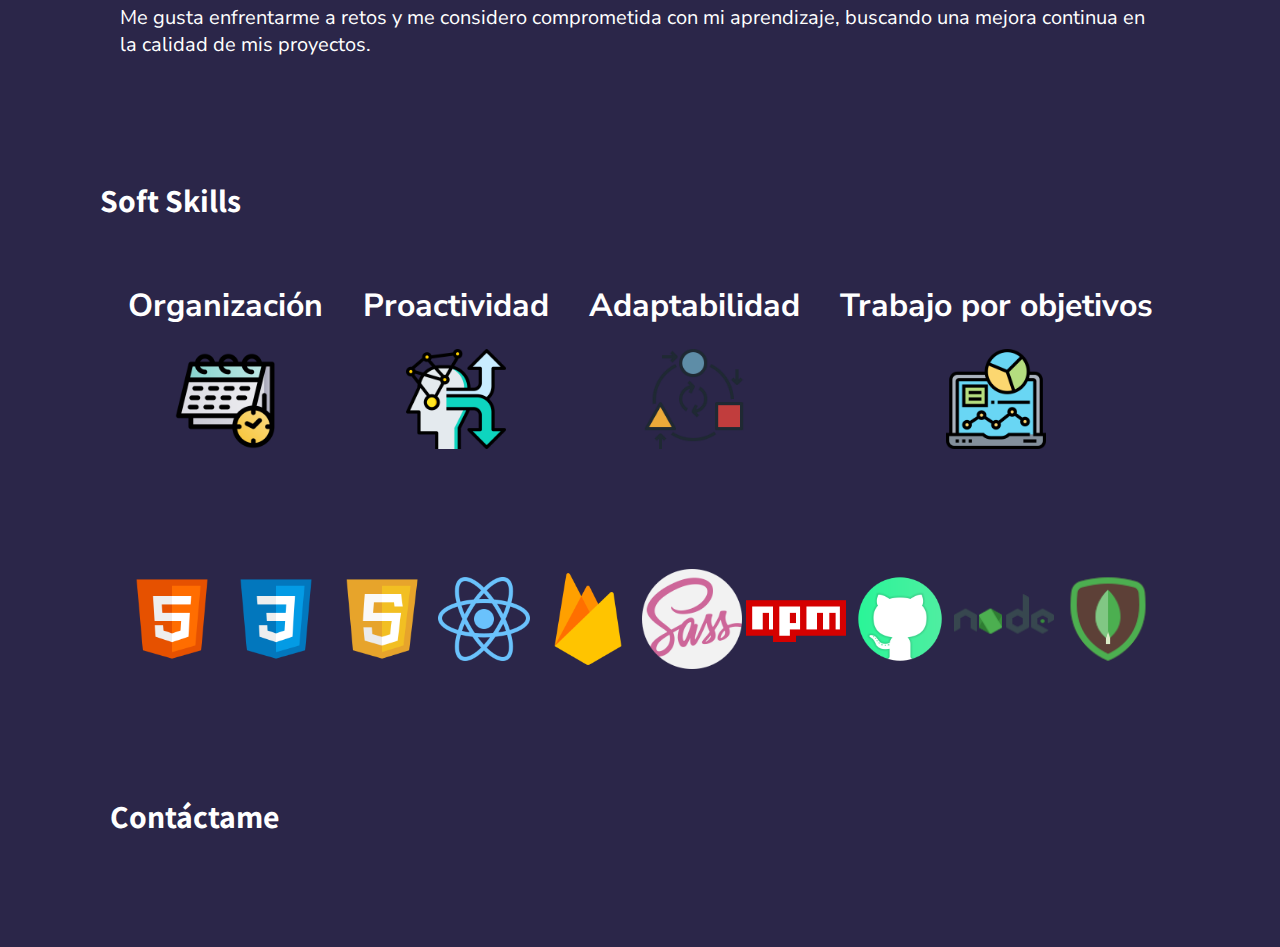
==== commit 0e46788d: "Project TF added" ====
--- a/src/index.html
+++ b/src/index.html
@@ -61,9 +61,31 @@
         <div class="container-allwork">
             <div class="container-work">
 
-
-                <figure>
-
+                <figure>
+                    <div class="container-project">
+                        <a href="https://lizethrivera04.github.io/Bigleaper-client/#/" target="_blank"><img
+                                src="images/bigleaper.png" width="1200" /></a>
+                    </div>
+                    <div class="project-description">
+                        <h1>Actors</h1>
+                        <p>Módulo a la medida para la plataforma Bigleaper de la empresa Fairwind, con ello los
+                            usuarios gestionan facilmente a sus proveedores logísticos de sus operaciones. Construcción
+                            de
+                            Frontend y Backend.</p>
+                        <a href="https://github.com/LizethRivera04/Bigleaper-client" title="GitHub-Bigleaper-client"
+                            target="_blank"><i class="fas fa-code"></i></a>
+
+                        <a href="https://lizethrivera04.github.io/Bigleaper-client/#/" title="Bigleaper-client"
+                            target="_blank"><i class="fas fa-globe-americas website"></i></a>
+                        <!-- <a href="https://github.com/LizethRivera04/Bigleaper-server" title="GitHub-Bigleaper-server"
+                            target="_blank"><i class="fas fa-code"></i></a>
+                        <a href="https://bigleaper-module-api.herokuapp.com/" title="Bigleaper-server"
+                            target="_blank"><i class="fas fa-globe-americas website"></i></a> -->
+                    </div>
+                </figure>
+
+
+                <figure>
                     <div class="container-project">
                         <a href="https://github.com/LizethRivera04/Burguer-Queen-API" target="_blank"><img
                                 src="images/iceberg.png" width="1200" /></a>
@@ -236,11 +258,11 @@
     <section id="contact">
         <h1 class="title contact-me">Contáctame</h1>
         <div class="container-contact">
-            <a href="https://www.linkedin.com/in/lizeth-rivera-s%C3%A1nchez-b0bbb5181/" title="LinkedIn"
-                target="_blank"><i class="fab fa-linkedin-in"></i></a>
+            <a href="https://www.linkedin.com/in/lizeth-rivera-b0bbb5181/" title="LinkedIn" target="_blank"><i
+                    class="fab fa-linkedin-in"></i></a>
             <a href="https://github.com/LizethRivera04" title="GitHub" target="_blank"><i
                     class="fab fa-github-alt"></i></a>
-            <a href="pdfs/Lizeth Rivera CV-2020.pdf" download="CV-Lizeth Rivera 2020" title=" Descargar CV PDF"
+            <a href="pdfs/Lizeth Rivera CV 2020.pdf" download="CV-Lizeth Rivera 2020" title=" Descargar CV PDF"
                 target="_blank"><i class="far fa-file-pdf"></i></a>
         </div>
     </section>
